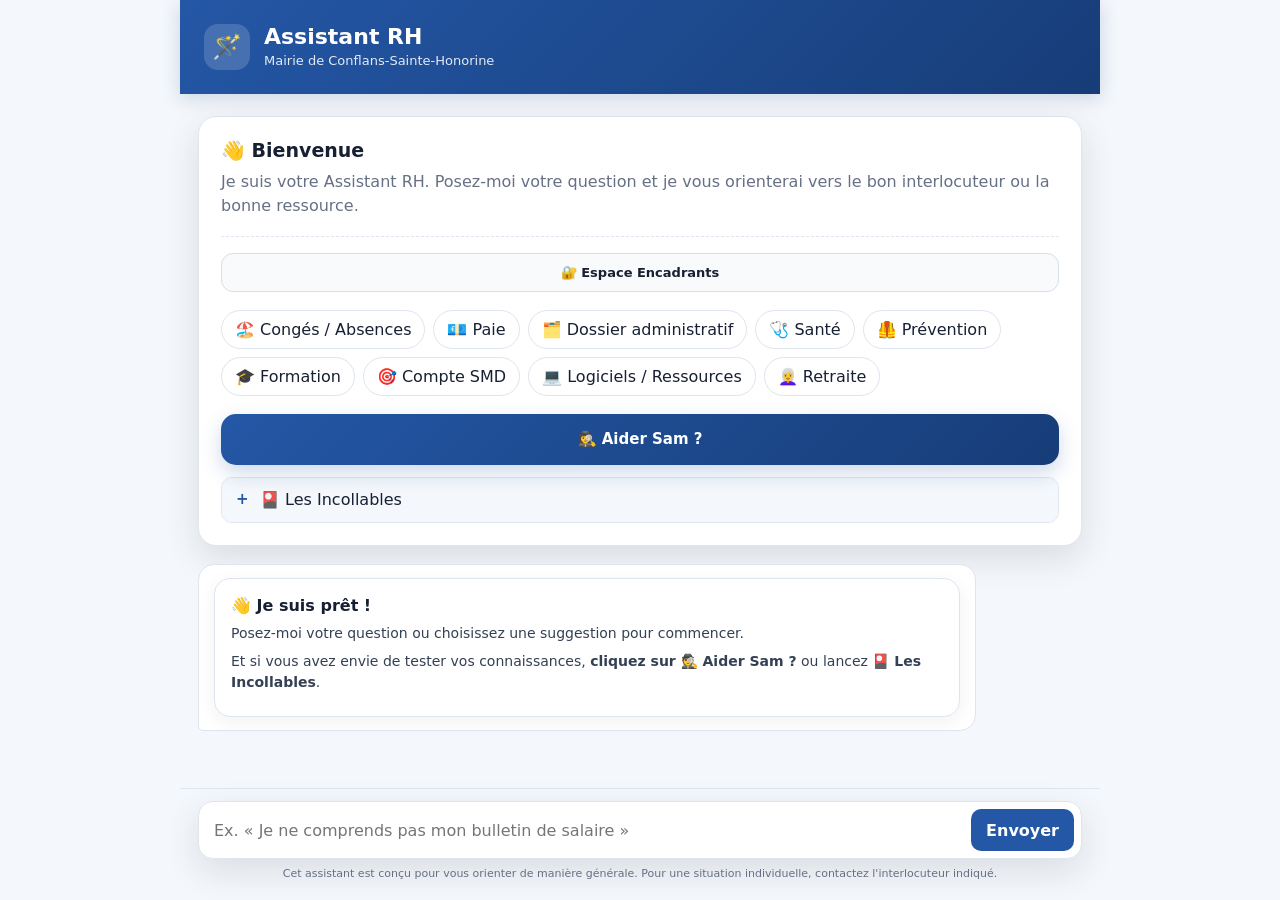
==== index.html @ 774d13c0 "Add files via upload" ====
<!DOCTYPE html>
<html lang="fr">
<head>
<meta charset="utf-8">
<meta name="viewport" content="width=device-width, initial-scale=1, viewport-fit=cover">
<title>Assistant RH — Mairie de Conflans-Sainte-Honorine</title>
<link rel="stylesheet" href="styles.css">
</head>
<body>
<div class="app">
  <!-- =====================================================
       HEADER
  ====================================================== -->
  <header class="header">
    <div class="brand">
      <div class="logo">
        🪄
      </div>
      <div>
        <h1>
          Assistant RH
        </h1>
        <div class="subtitle">
          Mairie de Conflans-Sainte-Honorine
        </div>
      </div>
    </div>
  </header>
  <!-- =====================================================
       CONTENU
  ====================================================== -->
  <main class="content">
    <section class="welcome">
      <h2>
        👋 Bienvenue
      </h2>
      <p>
        Je suis votre Assistant RH.
        Posez-moi votre question et je vous
        orienterai vers le bon interlocuteur
        ou la bonne ressource.
      </p>
      <!-- ACCÈS MANAGERS -->
      <div class="manager-access">
        <a class="manager-button" href="managers.html">
          🔐 Espace Encadrants
        </a>
      </div>
      <div
        class="suggestions"
        id="suggestions">
      </div>
      <button
        class="game-launch"
        type="button"
        onclick="startTreasureHunt()">
        🕵️‍♀️ Aider Sam ?
      </button>
      <details class="manager-faq" style="margin-top:12px;">
        <summary class="manager-faq-header">
          🎴 Les Incollables
        </summary>
        <div class="manager-faq-items">
          <div class="manager-faq-item">
            <div class="manager-faq-answer" style="padding-top:12px;">
              <p>
                Choisissez un thème pour lancer les fiches question/réponse.
              </p>
              <div class="actions">
                <button
                  class="action primary"
                  type="button"
                  onclick="startIncollablesRH('Rémunération')">
                  💶 Rémunération
                </button>
                <button
                  class="action primary"
                  type="button"
                  onclick="startIncollablesRH('Entretien professionnel')">
                  🗣️ Entretien professionnel
                </button>
                <button
                  class="action primary"
                  type="button"
                  onclick="startIncollablesRH('Formation')">
                  🎓 Formation
                </button>
                <button
                  class="action"
                  type="button"
                  onclick="startIncollablesRH()">
                  🎲 Tous les thèmes mélangés
                </button>
              </div>
            </div>
          </div>
        </div>
      </details>
    </section>
    <section
      id="gameContainer"
      class="hidden">
    </section>
    <section
      class="chat"
      id="chat"
      aria-live="polite">
    </section>
  </main>
  <!-- =====================================================
       BARRE DE RECHERCHE
  ====================================================== -->
  <div class="searchbar">
    <form
      class="form"
      id="questionForm">
      <input
        id="question"
        type="text"
        autocomplete="off"
        autocapitalize="sentences"
        enterkeyhint="send"
        placeholder="Ex. « Je ne comprends pas mon bulletin de salaire »"
        aria-label="Votre question">
      <button
        class="send"
        type="submit">
        Envoyer
      </button>
    </form>
    <div class="disclaimer">
      Cet assistant est conçu pour vous orienter de manière générale.
      Pour une situation individuelle, contactez l'interlocuteur indiqué.
    </div>
  </div>
</div>
<script src="app.js"></script>
<script src="incollables-rh.js"></script>
<script src="mission-integration.js"></script>
</body>
</html>
---- styles.css ----
/* =========================================================
   VARIABLES
========================================================= */
:root{ --primary:#2457a6; --primary-dark:#173d78; --bg:#f4f7fb; --card:#fff; --text:#172033; --muted:#667085; --border:#dfe5ee; --success:#16794c; --success-bg:#ecfdf3; --warning:#b54708; --warning-bg:#fffaeb; --danger:#b42318; --shadow:0 12px 35px rgba(23,32,51,.12); --radius:18px; }
/* =========================================================
   BASE
========================================================= */
*,
*::before,
*::after{ box-sizing:border-box; }
html{ scroll-behavior:smooth; scroll-padding-top:90px; }
body{ margin:0; background:var(--bg); font-family: Inter, ui-sans-serif, system-ui, -apple-system, "Segoe UI", Arial, sans-serif; color:var(--text); min-width:0; overflow-x:hidden; }
button,
input{ font:inherit; }
button{ -webkit-tap-highlight-color:transparent; }
button,
a{ -webkit-touch-callout:none; }
a{ overflow-wrap:anywhere; }
.app{ width:100%; max-width:920px; margin:auto; min-height:100vh; min-height:100dvh; display:flex; flex-direction:column; }
/* =========================================================
   HEADER
========================================================= */
.header{ background: linear-gradient( 135deg, var(--primary), var(--primary-dark) ); color:#fff; padding:24px; position:sticky; top:0; z-index:20; box-shadow: 0 4px 18px rgba(23,61,120,.18); }
.brand{ display:flex; gap:14px; align-items:center; min-width:0; }
.logo{ width:46px; height:46px; border-radius:14px; background:rgba(255,255,255,.16); display:grid; place-items:center; font-size:24px; flex-shrink:0; }
.brand > div:last-child{ min-width:0; }
h1{ font-size:22px; margin:0 0 3px; line-height:1.2; }
.subtitle{ font-size:13px; opacity:.88; line-height:1.3; }
/* =========================================================
   CONTENU
========================================================= */
.content{ width:100%; padding:22px 18px 30px; flex:1; min-width:0; }
/* =========================================================
   ACCUEIL
========================================================= */
.welcome{ background:var(--card); border:1px solid var(--border); border-radius:var(--radius); padding:22px; box-shadow:var(--shadow); margin-bottom:18px; }
.welcome h2{ font-size:19px; margin:0 0 8px; }
.welcome p{ margin:0; color:var(--muted); line-height:1.5; }
.manager-access{ margin-top:18px; padding-top:16px; border-top:1px dashed var(--border); }
.manager-button{ width:100%; display:block; box-sizing:border-box; text-align:center; text-decoration:none; border:1px solid #d7dee9; background:#f8fafc; color:var(--text); border-radius:12px; padding:11px 14px; cursor:pointer; font-weight:700; font-size:13px; transition:.18s ease; }
.manager-button:hover{ border-color:var(--primary); color:var(--primary-dark); transform:translateY(-1px); }
.manager-panel-title{ font-weight:900; margin-bottom:5px; }
.manager-panel-subtitle{ color:var(--muted); font-size:12px; line-height:1.45; margin-bottom:12px; }
.manager-resources{ display:grid; gap:9px; }
.manager-resource{ display:flex; align-items:center; justify-content:space-between; gap:10px; padding:11px 12px; background:#fff; border:1px solid var(--border); border-radius:11px; }
.manager-resource-info{ min-width:0; }
.manager-resource-title{ font-weight:800; font-size:13px; margin-bottom:2px; }
.manager-resource-description{ color:var(--muted); font-size:11px; line-height:1.4; }
.manager-resource-link{ flex-shrink:0; text-decoration:none; background:var(--primary); color:#fff; padding:8px 11px; border-radius:9px; font-size:12px; font-weight:700; }
.manager-faq{ background:#fff; border:1px solid var(--border); border-radius:11px; overflow:hidden; }
.manager-faq-header{ cursor:pointer; list-style:none; padding:12px 14px; border-bottom:1px solid transparent; background:var(--bg); display:flex; align-items:center; gap:10px; }
.manager-faq-header::-webkit-details-marker{ display:none; }
.manager-faq-header::before{ content:"+"; color:var(--primary); font-weight:900; font-size:15px; width:14px; flex-shrink:0; }
.manager-faq[open] .manager-faq-header::before{ content:"–"; }
.manager-faq[open] .manager-faq-header{ border-bottom-color:var(--border); }
.manager-faq-items{ display:grid; }
.manager-faq-item{ border-top:1px solid var(--border); }
.manager-faq-item:first-child{ border-top:0; }
.manager-faq-item summary{ cursor:pointer; list-style:none; padding:9px 14px; font-weight:700; font-size:12.5px; display:flex; align-items:center; gap:8px; }
.manager-faq-item summary::-webkit-details-marker{ display:none; }
.manager-faq-item summary::before{ content:"+"; color:var(--primary); font-weight:900; width:12px; flex-shrink:0; }
.manager-faq-item[open] summary::before{ content:"–"; }
.manager-faq-item[open] summary{ background:var(--bg); }
.manager-faq-answer{ padding:2px 14px 12px 34px; font-size:12.5px; line-height:1.55; color:var(--text); }
.manager-faq-answer p{ margin:0 0 8px; }
.manager-faq-answer p:last-child{ margin-bottom:0; }
.manager-faq-answer ul,.manager-faq-answer ol{ margin:0 0 8px; padding-left:18px; }
.manager-faq-answer li{ margin-bottom:3px; }
.manager-pin-row{ display:flex; gap:8px; }
.manager-pin-row-stacked{ flex-direction:column; }
.manager-pin-input{ flex:1; min-width:0; border:1px solid var(--border); border-radius:10px; padding:10px 12px; background:#fff; text-align:center; letter-spacing:.1em; font-weight:800; }
.manager-pin-submit{ border:0; border-radius:10px; padding:10px 14px; background:var(--primary); color:#fff; font-weight:800; cursor:pointer; }
.manager-pin-error{ display:none; margin-top:8px; color:var(--danger); font-size:12px; }
.manager-pin-error.active{ display:block; }
.manager-gate-step2{ margin-top:14px; }
.manager-gate-step2-hint{ color:var(--muted); font-size:13px; line-height:1.5; margin:0 0 10px; }
.manager-gate-back{ display:block; margin-top:10px; border:0; background:none; padding:0; color:var(--primary); font-size:12.5px; text-decoration:underline; cursor:pointer; }
.suggestions{ display:flex; flex-wrap:wrap; gap:8px; margin-top:18px; }
.chip{ border:1px solid var(--border); background:#fff; border-radius:999px; padding:9px 13px; cursor:pointer; color:var(--text); transition:.18s ease; }
.chip:hover{ border-color:var(--primary); color:var(--primary); transform:translateY(-1px); }
.treasure-wrap{ background:#fff; border:1px solid var(--border); border-radius:var(--radius); box-shadow:var(--shadow); padding:18px; margin-top:18px; }
.treasure-header{ display:flex; align-items:flex-start; justify-content:space-between; gap:12px; margin-bottom:14px; }
.treasure-header h3{ margin:0 0 4px; font-size:16px; }
.treasure-header p{ margin:0; color:var(--muted); font-size:12.5px; line-height:1.45; }
.treasure-close{ flex-shrink:0; width:34px; height:34px; border:0; border-radius:50%; background:var(--bg); cursor:pointer; font-size:15px; }
.treasure-keyring{ display:flex; flex-wrap:wrap; gap:8px; margin-bottom:14px; }
.treasure-key{ display:flex; align-items:center; gap:6px; padding:7px 11px; border-radius:999px; border:1px solid var(--border); background:var(--bg); font-size:12px; font-weight:700; color:var(--muted); transition:.2s ease; }
.treasure-key.found{ background:var(--success-bg); border-color:#b8e6cd; color:var(--success); }
.treasure-scenes{ display:grid; gap:22px; }
.treasure-scene-caption{ font-weight:800; font-size:13px; color:var(--primary-dark); margin-bottom:8px; }
.treasure-photo-wrap{ position:relative; width:100%; aspect-ratio:3/4; border-radius:14px; overflow:hidden; background:#eef2f8; box-shadow:var(--shadow); }
.treasure-photo{ display:block; width:100%; height:100%; object-fit:cover; }
.treasure-hotspot{ position:absolute; border:3px solid #f5b942; border-radius:10px; background:rgba(245,185,66,.18); cursor:pointer; padding:0; animation:treasurePulse 1.8s ease-in-out infinite; transition:.25s ease; }
.treasure-hotspot:hover{ background:rgba(245,185,66,.32); }
.treasure-hotspot.found{ border-color:var(--success); background:rgba(22,121,76,.15); animation:none; }
@keyframes treasurePulse{
  0%,100%{ box-shadow:0 0 0 0 rgba(245,185,66,.5); }
  50%{ box-shadow:0 0 0 8px rgba(245,185,66,0); }
}
.treasure-fallback-item{ border:1px solid var(--border); background:#fff; border-radius:11px; padding:12px 16px; cursor:pointer; font-weight:700; font-size:12.5px; text-align:center; transition:.18s ease; }
.treasure-fallback-item:hover{ border-color:var(--primary); color:var(--primary-dark); }
.treasure-victory{ padding:36px 20px; text-align:center; }
.treasure-victory-emoji{ font-size:44px; margin-bottom:10px; }
.treasure-victory h3{ margin:0 0 8px; font-size:17px; }
.treasure-victory p{ color:var(--muted); font-size:13px; max-width:420px; margin:0 auto 18px; line-height:1.5; }
@media (max-width:640px){
  .treasure-scenes{ gap:16px; }
}
.chip:focus-visible,
.action:focus-visible,
.game-button:focus-visible,
.game-option:focus-visible,
.send:focus-visible,
.game-launch:focus-visible,
.like-button:focus-visible,
.dislike-button:focus-visible{ outline:3px solid rgba(36,87,166,.25); outline-offset:2px; }
/* =========================================================
   BOUTON JEU
========================================================= */
.game-launch{ margin-top:18px; width:100%; border:0; border-radius:15px; padding:15px 18px; cursor:pointer; color:#fff; font-weight:800; font-size:15px; line-height:1.35; background: linear-gradient( 135deg, #2457a6, #173d78 ); box-shadow: 0 8px 20px rgba(36,87,166,.22); transition:.18s ease; }
.game-launch:hover{ transform:translateY(-2px); box-shadow: 0 12px 25px rgba(36,87,166,.28); }
/* =========================================================
   CHAT
========================================================= */
.chat{ width:100%; display:flex; flex-direction:column; gap:12px; min-width:0; }
.msg{ max-width:88%; padding:13px 15px; border-radius:16px; line-height:1.5; font-size:14px; overflow-wrap:anywhere; word-break:break-word; }
.bot{ align-self:flex-start; background:#fff; border:1px solid var(--border); border-bottom-left-radius:5px; }
.user{ align-self:flex-end; background:var(--primary); color:#fff; border-bottom-right-radius:5px; }
.answer{ background:#fff; border:1px solid var(--border); border-radius:16px; padding:16px; box-shadow: 0 5px 18px rgba(23,32,51,.06); overflow:hidden; }
.answer h3{ font-size:16px; margin:0 0 7px; line-height:1.35; }
.answer p{ margin:7px 0; color:#344054; line-height:1.5; overflow-wrap:anywhere; }
.badge{ display:inline-block; background:#eef4ff; color:var(--primary-dark); padding:5px 9px; border-radius:999px; font-size:12px; font-weight:700; margin-bottom:8px; }
/* =========================================================
   CONTACT
========================================================= */
.contact{ margin-top:12px; padding:12px; border-radius:12px; background:#f7f9fc; border:1px solid var(--border); overflow-wrap:anywhere; }
.contact strong{ display:block; margin-bottom:4px; }
.contact a{ color:var(--primary); font-weight:700; text-decoration:none; display:inline-block; padding:2px 0; }
/* =========================================================
   ACTIONS
========================================================= */
.actions{ display:flex; flex-wrap:wrap; gap:8px; margin-top:12px; }
.action{ border:1px solid var(--border); background:#fff; border-radius:10px; padding:8px 11px; cursor:pointer; color:var(--text); text-decoration:none; font-size:13px; line-height:1.3; transition:.18s ease; display:inline-flex; align-items:center; justify-content:center; }
.action:hover{ transform:translateY(-1px); border-color:var(--primary); }
.action.primary{ background:var(--primary); color:#fff; border-color:var(--primary); }
/* =========================================================
   DOCUMENTS
========================================================= */
.document-box{ margin-top:14px; padding:13px; border:1px solid var(--border); border-radius:13px; background:#f8fafc; overflow:hidden; }
.document-title{ font-weight:700; margin-bottom:4px; line-height:1.35; }
.document-description{ font-size:13px; color:var(--muted); margin-bottom:10px; line-height:1.45; }
.document-format{ display:inline-block; font-size:11px; font-weight:700; background:#eef4ff; color:var(--primary-dark); border-radius:999px; padding:4px 8px; }
/* =========================================================
   JEU
========================================================= */
.game-card{ background:#fff; border:1px solid var(--border); border-radius:20px; padding:20px; box-shadow:var(--shadow); margin-bottom:18px; overflow:hidden; }
.game-header{ display:flex; justify-content:space-between; align-items:flex-start; gap:15px; }
.game-header > div:first-child{ min-width:0; }
.game-title{ font-size:20px; font-weight:900; margin-bottom:5px; line-height:1.3; }
.game-subtitle{ color:var(--muted); font-size:13px; line-height:1.5; }
.game-score{ background:#eef4ff; color:var(--primary-dark); padding:8px 11px; border-radius:11px; font-weight:800; white-space:nowrap; flex-shrink:0; }
.progress{ margin:17px 0; height:9px; background:#edf1f6; border-radius:999px; overflow:hidden; }
.progress-bar{ height:100%; width:0%; background: linear-gradient( 90deg, var(--primary), #5c8dd8 ); transition:.3s ease; }
.case-file{ background:#f8fafc; border:1px solid var(--border); border-radius:15px; padding:15px; margin-bottom:16px; line-height:1.5; overflow-wrap:anywhere; }
.case-file strong{ display:block; margin-bottom:6px; }
.game-question{ font-size:16px; font-weight:800; line-height:1.5; margin-bottom:14px; overflow-wrap:anywhere; }
.game-options{ display:grid; gap:9px; }
.game-option{ width:100%; text-align:left; border:1px solid var(--border); background:#fff; border-radius:12px; padding:12px 13px; cursor:pointer; transition:.18s ease; line-height:1.4; overflow-wrap:anywhere; }
.game-option:hover{ border-color:var(--primary); background:#f8fbff; }
.game-option.selected{ border-color:var(--primary); background:#eef4ff; }
.game-option.correct{ border-color:#75d6a2; background:var(--success-bg); }
.game-option.wrong{ border-color:#f0a7a0; background:#fef3f2; }
.game-actions{ display:flex; gap:8px; flex-wrap:wrap; margin-top:14px; }
.game-button{ border:0; border-radius:11px; padding:10px 14px; background:var(--primary); color:#fff; font-weight:800; cursor:pointer; min-height:42px; }
.game-button.secondary{ background:#fff; color:var(--text); border:1px solid var(--border); }
.hint{ margin-top:13px; padding:12px; background:var(--warning-bg); border:1px solid #fedf89; color:#93370d; border-radius:12px; font-size:13px; line-height:1.5; }
.game-feedback{ margin-top:14px; padding:13px; border-radius:12px; font-size:13px; line-height:1.5; overflow-wrap:anywhere; }
.game-feedback.success{ background:var(--success-bg); color:#05603a; border:1px solid #abefc6; }
.game-feedback.error{ background:#fef3f2; color:#912018; border:1px solid #fecdca; }
.letters{ display:flex; gap:7px; flex-wrap:wrap; margin-top:15px; max-width:100%; }
.letter{ width:38px; height:38px; display:grid; place-items:center; border-radius:10px; background:#f2f4f7; border:1px solid var(--border); font-weight:900; color:#98a2b3; flex:0 0 38px; }
.letter.found{ background:#eef4ff; color:var(--primary-dark); border-color:#b9c9e5; }
.final-code{ margin-top:18px; padding:18px; border-radius:15px; background: linear-gradient( 135deg, #f8fbff, #eef5ff ); border:1px solid #c8d8f0; }
.final-code-title{ font-weight:900; margin-bottom:7px; }
.final-input{ width:100%; margin-top:12px; border:1px solid var(--border); border-radius:11px; padding:11px 12px; outline:none; min-width:0; }
.final-input:focus{ border-color:var(--primary); box-shadow: 0 0 0 3px rgba(36,87,166,.1); }
.victory{ text-align:center; padding:25px 15px; border-radius:17px; background:var(--success-bg); border:1px solid #abefc6; color:#05603a; }
.victory h2{ margin:0 0 8px; font-size:23px; }
.victory p{ line-height:1.6; }
.points{ font-size:18px; font-weight:900; margin:12px 0; }
/* =========================================================
   FEEDBACK
========================================================= */
.feedback{ margin-top:15px; padding:16px; background:#fff; border:1px solid var(--border); border-radius:15px; }
.feedback-title{ font-weight:800; margin-bottom:6px; }
.feedback-text{ color:var(--muted); font-size:13px; line-height:1.5; }
.like-area{ display:flex; align-items:center; gap:10px; margin-top:13px; flex-wrap:wrap; }
.like-button,
.dislike-button{ border:1px solid var(--border); background:#fff; border-radius:12px; padding:9px 14px; cursor:pointer; font-weight:700; min-height:42px; }
.like-button:hover,
.dislike-button:hover{ border-color:var(--primary); }
.like-button.liked{ background:#eef4ff; border-color:#9ab9ed; color:var(--primary-dark); }
.like-count{ font-size:13px; color:var(--muted); }
/* =========================================================
   RECHERCHE
========================================================= */
.searchbar{ position:sticky; bottom:0; background:rgba(244,247,251,.96); backdrop-filter:blur(10px); -webkit-backdrop-filter:blur(10px); padding:12px 18px calc(18px + env(safe-area-inset-bottom)); border-top:1px solid var(--border); z-index:10; }
.form{ display:flex; gap:8px; background:#fff; border:1px solid var(--border); border-radius:15px; padding:7px 7px 7px 13px; box-shadow:var(--shadow); min-width:0; }
.form input{ border:0; outline:0; flex:1; min-width:0; color:var(--text); background:transparent; font-size:16px; }
.send{ border:0; background:var(--primary); color:#fff; border-radius:10px; padding:10px 15px; cursor:pointer; font-weight:700; flex-shrink:0; min-height:42px; }
.disclaimer{ font-size:11px; color:var(--muted); margin:8px 3px 0; text-align:center; line-height:1.35; }
.hidden{ display:none!important; }
/* =========================================================
   MODALE DOCUMENT
========================================================= */
.document-overlay{ position:fixed; inset:0; z-index:1000; display:flex; align-items:center; justify-content:center; padding:20px; background:rgba(0,0,0,.45); }
.document-modal{ position:relative; width:min(520px,100%); max-height:90vh; max-height:90dvh; overflow:auto; padding:24px 20px 20px; background:#fff; border-radius:20px; box-shadow:0 20px 60px rgba(0,0,0,.25); }
.document-modal h3{ margin:8px 40px 10px 0; font-size:19px; line-height:1.35; }
.document-modal p{ color:#344054; font-size:14px; line-height:1.5; }
.document-info{ background:#f8fafc; border:1px solid var(--border); border-radius:12px; padding:11px; }
.document-icon{ font-size:36px; }
.document-close{ position:absolute; top:12px; right:12px; width:42px; height:42px; border:0; border-radius:50%; background:#f2f4f7; cursor:pointer; font-size:18px; }
.document-actions{ margin-top:16px; }
/* =========================================================
   MOBILE
========================================================= */

@media (max-width:600px){
html{ scroll-padding-top:78px; }
.header{ padding:14px; }
.brand{ gap:10px; }
.logo{ width:42px; height:42px; min-width:42px; border-radius:12px; font-size:21px; }
h1{ font-size:18px; }
.subtitle{ font-size:11px; }
.content{ padding:12px 10px 24px; }
.welcome{ padding:17px 15px; border-radius:15px; margin-bottom:14px; }
.welcome h2{ font-size:18px; }
.welcome p{ font-size:14px; }
.manager-pin-row{ flex-direction:column; }
.manager-pin-submit{ width:100%; min-height:44px; }
.manager-resource{ align-items:flex-start; flex-direction:column; }
.manager-resource-link{ width:100%; text-align:center; }
.suggestions{ gap:7px; margin-top:15px; }
.chip{ min-height:42px; padding:9px 12px; font-size:13px; line-height:1.25; display:flex; align-items:center; }
.game-launch{ min-height:48px; padding:13px 14px; font-size:14px; line-height:1.35; margin-top:15px; }
.msg{ max-width:94%; padding:12px 13px; }
.answer{ padding:14px; border-radius:14px; }
.answer h3{ font-size:15px; }
.contact{ overflow-wrap:anywhere; }
.actions{ width:100%; }
.action{ min-height:42px; padding:9px 12px; }
.document-box{ padding:12px; }
.document-box .actions{ flex-direction:column; }
.document-box .action{ width:100%; }
.game-card{ padding:14px; border-radius:16px; margin-bottom:14px; }
.game-header{ flex-direction:column; gap:10px; }
.game-title{ font-size:18px; }
.game-subtitle{ font-size:12px; }
.game-score{ align-self:flex-start; }
.case-file{ padding:13px; font-size:13px; }
.game-question{ font-size:15px; }
.game-option{ min-height:48px; padding:12px; font-size:14px; }
.game-actions{ flex-direction:column; }
.game-button{ width:100%; min-height:46px; }
.letters{ gap:5px; overflow-x:auto; flex-wrap:nowrap; padding-bottom:3px; }
.final-code{ padding:15px; }
.final-input{ min-height:46px; font-size:16px; }
.victory{ padding:20px 13px; }
.victory h2{ font-size:21px; }
.like-area{ flex-direction:column; align-items:stretch; }
.like-button,
.dislike-button{ width:100%; min-height:44px; }
.searchbar{ padding: 9px 10px calc(10px + env(safe-area-inset-bottom)); }
.form{ width:100%; min-height:52px; padding:5px 5px 5px 12px; border-radius:14px; }
.form input{ width:100%; min-width:0; font-size:16px; }
.send{ min-height:42px; padding:10px 13px; font-size:14px; }
.disclaimer{ font-size:10px; line-height:1.35; }
.document-overlay{ align-items:flex-end; padding: 12px 12px calc(12px + env(safe-area-inset-bottom)); }
.document-modal{ width:100%; max-height:90dvh; padding:22px 17px 17px; border-radius:20px 20px 16px 16px; }
.document-modal h3{ font-size:18px; }
.document-actions{ flex-direction:column; }
.document-actions .action{ width:100%; min-height:46px; }

}
/* =========================================================
   TRÈS PETITS ÉCRANS
========================================================= */

@media (max-width:380px){
.header{ padding:12px; }
.content{ padding-left:8px; padding-right:8px; }
.welcome{ padding:14px; }
.chip{ width:100%; justify-content:center; }
.game-card{ padding:12px; }
.send{ padding-left:10px; padding-right:10px; }

}
/* =========================================================
   ACCESSIBILITÉ / MOUVEMENT
========================================================= */

@media (prefers-reduced-motion:reduce){
html{ scroll-behavior:auto; }
*,
*::before,
*::after{ scroll-behavior:auto!important; transition:none!important; animation:none!important; }

}

/* =========================================================
   CHAT DE L'ESPACE ENCADRANTS
   Remplace ENTIÈREMENT tout bloc précédent "CHAT DE L'ESPACE
   ENCADRANTS" dans styles.css — ne pas coller les deux.
========================================================= */

.manager-chat-container{
  margin-top: 16px;
}

/* ---- Écran de choix du matricule ---- */
.manager-chat-identify{
  background:#fff;
  border:1px solid var(--border);
  border-radius:var(--radius);
  padding:18px;
  box-shadow:var(--shadow);
}

.manager-chat-title{
  margin:0 0 8px;
  font-size:16px;
  display:flex;
  align-items:center;
  gap:8px;
}

.manager-chat-badge{
  font-size:10.5px;
  font-weight:800;
  text-transform:uppercase;
  letter-spacing:.04em;
  padding:3px 8px;
  border-radius:999px;
  background:var(--warning-bg);
  color:var(--warning);
}

.manager-chat-hint{
  color:var(--muted);
  font-size:13px;
  line-height:1.5;
  margin:0 0 14px;
}

.manager-chat-chip-row{
  display:flex;
  flex-wrap:wrap;
  gap:8px;
}

.manager-chat-chip{
  border:1px solid var(--border);
  background:#fff;
  color:var(--text);
  border-radius:999px;
  padding:10px 16px;
  font-weight:700;
  font-size:13px;
  cursor:pointer;
  transition:.18s ease;
}

.manager-chat-chip:hover{
  border-color:var(--primary);
  color:var(--primary-dark);
  transform:translateY(-1px);
}

.manager-chat-chip-wrap{
  display:flex;
  flex-direction:column;
  align-items:center;
  gap:4px;
}

.manager-chat-chip-profile-link{
  border:0;
  background:none;
  padding:0;
  font-size:10.5px;
  color:var(--primary);
  text-decoration:underline;
  white-space:nowrap;
  cursor:pointer;
}

/* ---- Fenêtre de chat ---- */
.manager-chat{
  background:#fff;
  border:1px solid var(--border);
  border-radius:var(--radius);
  box-shadow:var(--shadow);
  overflow:hidden;
}

/* En-tête dégradé, comme le header principal du site */
.manager-chat-header{
  display:flex;
  align-items:center;
  justify-content:space-between;
  gap:10px;
  padding:14px 18px;
  background: linear-gradient(135deg, var(--primary), var(--primary-dark));
  color:#fff;
  flex-wrap:wrap;
}

.manager-chat-header-label{
  font-size:13px;
}

.manager-chat-header-label strong{
  font-weight:800;
}

/* ---- Onglets de filtrage par thème ---- */
.manager-chat-theme-tabs{
  display:flex;
  flex-wrap:wrap;
  gap:6px;
  padding:10px 14px;
  background:#fff;
  border-bottom:1px solid var(--border);
}

.manager-chat-theme-tab{
  border:1px solid var(--border);
  background:#fff;
  color:var(--muted);
  border-radius:999px;
  padding:6px 11px;
  font-size:12px;
  font-weight:700;
  cursor:pointer;
  transition:.18s ease;
  white-space:nowrap;
}

.manager-chat-theme-tab:hover{
  border-color:var(--primary);
  color:var(--primary-dark);
}

.manager-chat-theme-tab.active{
  background:var(--primary);
  border-color:var(--primary);
  color:#fff;
}

/* ---- Barre de recherche par mot-clé ---- */
.manager-chat-search-bar{
  display:flex;
  align-items:center;
  gap:8px;
  padding:8px 14px;
  background:#fff;
  border-bottom:1px solid var(--border);
}

.manager-chat-search-input{
  flex:1;
  min-width:0;
  border:1px solid var(--border);
  background:var(--bg);
  border-radius:999px;
  padding:8px 14px;
  font-size:13px;
  outline:none;
  color:var(--text);
}

.manager-chat-search-input:focus{
  border-color:var(--primary);
  background:#fff;
  box-shadow:0 0 0 3px rgba(36,87,166,.1);
}

.manager-chat-search-count{
  flex-shrink:0;
  font-size:11px;
  color:var(--muted);
  white-space:nowrap;
}

.manager-chat-search-notice{
  font-size:12px;
  color:var(--muted);
  text-align:center;
  padding:8px 10px;
  margin-bottom:6px;
}

/* Message correspondant à la recherche : mis en valeur */
.manager-chat-message.search-match .manager-chat-bubble{
  box-shadow:0 0 0 2px var(--warning);
}

.manager-chat-message.search-match .manager-chat-theme-badge{
  background:var(--warning-bg);
  color:var(--warning);
  border-color:#fedf89;
}

/* Messages hors recherche : estompés mais toujours lisibles (contexte conservé) */
.manager-chat-message.search-dim{
  opacity:.4;
  transition:opacity .2s ease;
}

.manager-chat-message.search-dim:hover{
  opacity:1;
}

/* ---- Badge de thème affiché sur chaque message ---- */
.manager-chat-message-meta-row{
  display:flex;
  align-items:center;
  gap:6px;
  margin:0 4px 4px;
}

.manager-chat-message-matricule{
  font-size:11px;
  font-weight:800;
  color:var(--primary-dark);
}

.manager-chat-message-matricule-link{
  border:0;
  background:none;
  padding:0;
  text-decoration:underline;
  cursor:pointer;
}

.manager-chat-message-matricule-link:hover{
  color:var(--primary);
}

.manager-chat-theme-badge{
  font-size:10px;
  font-weight:700;
  color:var(--muted);
  background:var(--bg);
  border:1px solid var(--border);
  border-radius:999px;
  padding:1px 8px;
}

/* ---- Messages ---- */
.manager-chat-messages{
  max-height:360px;
  overflow-y:auto;
  padding:18px 16px;
  display:flex;
  flex-direction:column;
  gap:14px;
  background:var(--bg);
}

.manager-chat-message{
  display:flex;
  flex-direction:column;
  max-width:80%;
}

.manager-chat-message.own{
  align-self:flex-end;
  align-items:flex-end;
}

.manager-chat-message.other{
  align-self:flex-start;
  align-items:flex-start;
}

/* Bulle avec petite pointe façon bande dessinée */
.manager-chat-bubble{
  position:relative;
  padding:11px 14px;
  border-radius:16px;
  line-height:1.45;
  font-size:13.5px;
  overflow-wrap:anywhere;
  word-break:break-word;
}

.manager-chat-message.other .manager-chat-bubble{
  background:#eaf1fb;
  color:var(--text);
  border-bottom-left-radius:4px;
}

.manager-chat-message.other .manager-chat-bubble::after{
  content:"";
  position:absolute;
  left:14px;
  bottom:-6px;
  border:7px solid transparent;
  border-top-color:#eaf1fb;
  border-bottom:0;
}

.manager-chat-message.own .manager-chat-bubble{
  background:var(--primary);
  color:#fff;
  border-bottom-right-radius:4px;
}

.manager-chat-message.own .manager-chat-bubble::after{
  content:"";
  position:absolute;
  right:14px;
  bottom:-6px;
  border:7px solid transparent;
  border-top-color:var(--primary);
  border-bottom:0;
}

.manager-chat-message-text{
  white-space:pre-wrap;
}

.manager-chat-message.other .manager-chat-bubble a{
  color:var(--primary-dark);
  font-weight:700;
  text-decoration:underline;
}

.manager-chat-message.own .manager-chat-bubble a{
  color:#fff;
  font-weight:700;
  text-decoration:underline;
}

.manager-chat-message-time{
  font-size:10.5px;
  opacity:.7;
  margin-top:4px;
  text-align:right;
  display:flex;
  align-items:center;
  justify-content:flex-end;
  gap:6px;
}

.manager-chat-delete-btn{
  border:0;
  background:none;
  padding:0;
  font-size:10.5px;
  font-weight:700;
  text-decoration:underline;
  cursor:pointer;
  opacity:.85;
}

.manager-chat-message.other .manager-chat-delete-btn{
  color:var(--danger);
}

.manager-chat-message.own .manager-chat-delete-btn{
  color:#fff;
}

.manager-chat-delete-btn:hover{
  opacity:1;
}

.manager-chat-delete-btn:disabled{
  opacity:.5;
  cursor:default;
}

.manager-chat-bubble-deleted{
  background:transparent !important;
  border:1px dashed var(--border) !important;
  color:var(--muted) !important;
  font-style:italic;
}

.manager-chat-bubble-deleted::after{
  display:none;
}

.manager-chat-loading,
.manager-chat-empty,
.manager-chat-error{
  font-size:13px;
  color:var(--muted);
  text-align:center;
  padding:14px 0;
}

.manager-chat-error{
  color:var(--danger);
}

/* ---- Lien image partagé : affichage dans une bulle ---- */
.manager-chat-file-image-link{
  display:block;
  margin-bottom:6px;
}

.manager-chat-file-image{
  display:block;
  max-width:100%;
  max-height:220px;
  border-radius:10px;
  object-fit:cover;
}

/* ---- Barre de saisie en pilule ---- */
.manager-chat-form{
  display:flex;
  align-items:center;
  gap:8px;
  padding:12px 14px;
  background:#fff;
  border-top:1px solid var(--border);
}

.manager-chat-theme-select{
  flex-shrink:0;
  max-width:118px;
  border:1px solid var(--border);
  background:var(--bg);
  color:var(--text);
  border-radius:999px;
  padding:9px 8px;
  font-size:12px;
  font-weight:700;
  cursor:pointer;
}

.manager-chat-input-wrap{
  flex:1;
  min-width:0;
  display:flex;
  align-items:center;
  gap:4px;
  background:var(--bg);
  border:1px solid var(--border);
  border-radius:999px;
  padding:4px 4px 4px 16px;
  transition:.18s ease;
}

.manager-chat-input-wrap:focus-within{
  border-color:var(--primary);
  background:#fff;
  box-shadow:0 0 0 3px rgba(36,87,166,.1);
}

.manager-chat-input-wrap input{
  flex:1;
  min-width:0;
  border:0;
  outline:0;
  background:transparent;
  padding:9px 4px;
  font-size:14px;
  color:var(--text);
}

.manager-chat-send{
  border:0;
  background:var(--primary);
  color:#fff;
  border-radius:50%;
  width:36px;
  height:36px;
  flex-shrink:0;
  cursor:pointer;
  font-size:15px;
  display:grid;
  place-items:center;
  transition:.18s ease;
}

.manager-chat-send:hover{
  background:var(--primary-dark);
}

.manager-chat-send:disabled{
  opacity:.6;
  cursor:default;
}

/* ---- Bulle de profil (info locale) ---- */
.manager-chat-profile-bubble{
  position:fixed;
  z-index:9999;
  display:none;
  max-width:260px;
  background:#fff;
  border:1px solid var(--border);
  border-radius:12px;
  box-shadow:var(--shadow);
  padding:12px 14px;
  font-size:12.5px;
  color:var(--text);
}

.manager-chat-profile-bubble.open{
  display:block;
}

.manager-chat-profile-bubble-line{
  line-height:1.5;
}

.manager-chat-profile-bubble-line + .manager-chat-profile-bubble-line{
  margin-top:2px;
}

.manager-chat-profile-bubble-empty{
  color:var(--muted);
  font-style:italic;
}

.manager-chat-profile-bubble-link{
  display:inline-block;
  margin-top:8px;
  border:0;
  background:none;
  padding:0;
  color:var(--primary);
  font-weight:700;
  font-size:12px;
  text-decoration:underline;
  cursor:pointer;
}

.manager-chat-profile-bubble-link:hover{
  color:var(--primary-dark);
}

/* ---- Mobile ---- */
@media (max-width:600px){
  .manager-chat-identify{ padding:15px; border-radius:15px; }
  .manager-chat-chip{ flex:1 1 calc(50% - 8px); text-align:center; min-height:44px; }
  .manager-chat-messages{ max-height:300px; padding:14px 12px; }
  .manager-chat-message{ max-width:90%; }
  .manager-chat-form{ padding:10px; }
  .manager-chat-input-wrap input{ font-size:16px; min-height:24px; }
  .manager-chat-send{ width:38px; height:38px; }
  .manager-chat-theme-tabs{ padding:8px 10px; gap:5px; }
  .manager-chat-theme-tab{ padding:6px 9px; font-size:11px; }
  .manager-chat-theme-select{ max-width:88px; font-size:11px; padding:9px 6px; }
  .manager-chat-search-bar{ padding:8px 10px; flex-wrap:wrap; }
  .manager-chat-search-input{ font-size:16px; min-height:38px; }
  .manager-chat-profile-bubble{ max-width:calc(100vw - 32px); }
}
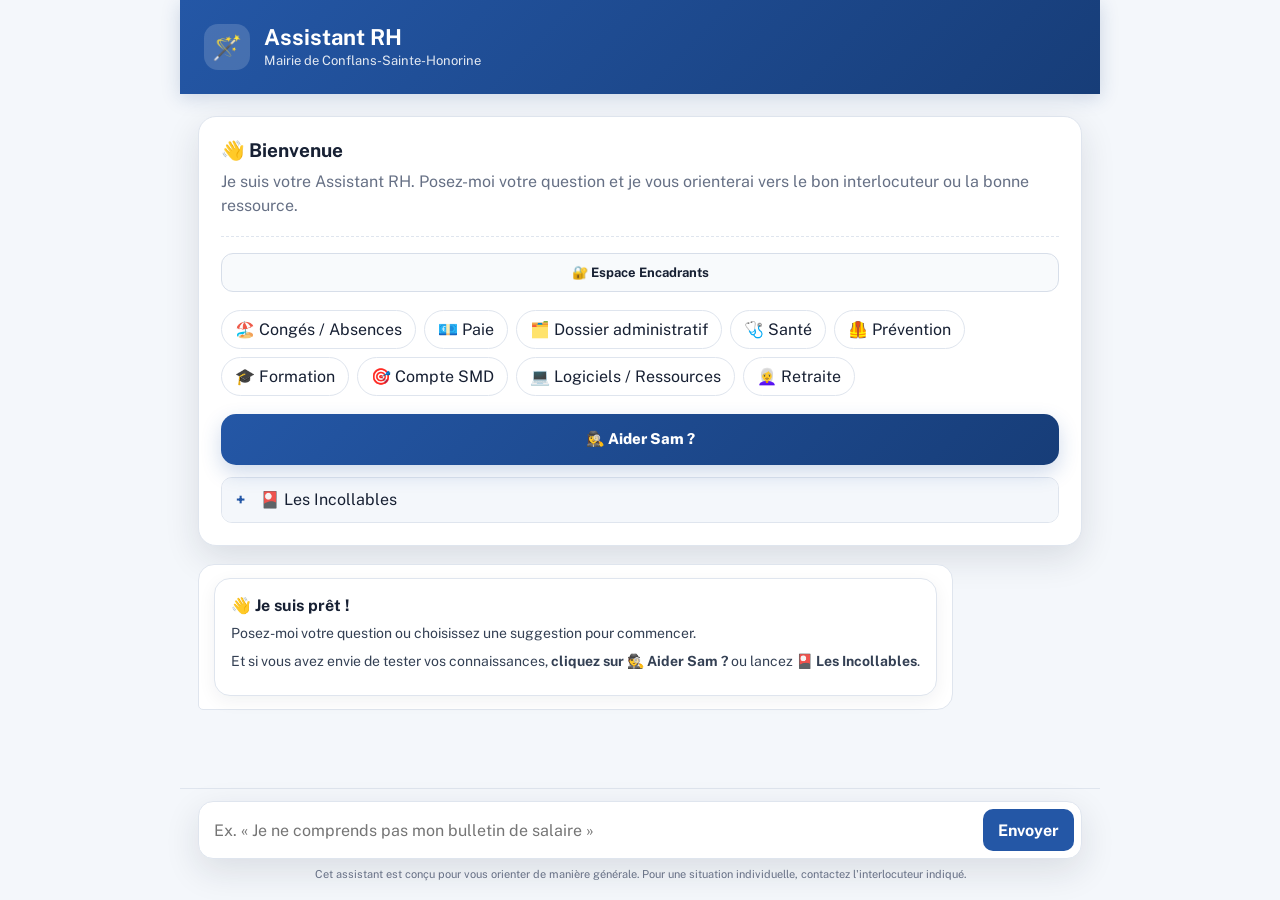
==== commit 43658444: "Enhance font loading with preconnect links Added preconnect links for Google Fonts and updated style" ====
--- a/index.html
+++ b/index.html
@@ -4,6 +4,9 @@
 <meta charset="utf-8">
 <meta name="viewport" content="width=device-width, initial-scale=1, viewport-fit=cover">
 <title>Assistant RH — Mairie de Conflans-Sainte-Honorine</title>
+<link rel="preconnect" href="https://fonts.googleapis.com">
+<link rel="preconnect" href="https://fonts.gstatic.com" crossorigin>
+<link href="https://fonts.googleapis.com/css2?family=Public+Sans:ital,wght@0,300..900;1,300..900&display=swap" rel="stylesheet">
 <link rel="stylesheet" href="styles.css">
 </head>
 <body>
--- a/styles.css
+++ b/styles.css
@@ -9,7 +9,7 @@
 *::before,
 *::after{ box-sizing:border-box; }
 html{ scroll-behavior:smooth; scroll-padding-top:90px; }
-body{ margin:0; background:var(--bg); font-family: Inter, ui-sans-serif, system-ui, -apple-system, "Segoe UI", Arial, sans-serif; color:var(--text); min-width:0; overflow-x:hidden; }
+body{ margin:0; background:var(--bg); font-family: "Public Sans", Inter, ui-sans-serif, system-ui, -apple-system, "Segoe UI", Arial, sans-serif; color:var(--text); min-width:0; overflow-x:hidden; }
 button,
 input{ font:inherit; }
 button{ -webkit-tap-highlight-color:transparent; }
@@ -862,3 +862,303 @@
   .manager-chat-search-input{ font-size:16px; min-height:38px; }
   .manager-chat-profile-bubble{ max-width:calc(100vw - 32px); }
 }
+
+/* =========================================================
+   TABLEAU DE BORD ENCADRANTS — LAYOUT 3 COLONNES
+   (inspiré d'IdealCo : sidebar / contenu / colonne infos)
+========================================================= */
+
+.dash{
+  width:100%;
+  max-width:1240px;
+  margin:0 auto;
+  min-height:100vh;
+  min-height:100dvh;
+  display:grid;
+  grid-template-columns:230px minmax(0,1fr) 260px;
+  gap:22px;
+  align-items:start;
+  padding:22px 20px 40px;
+}
+
+/* ---- Sidebar gauche ---- */
+.dash-sidebar{
+  position:sticky;
+  top:22px;
+  display:flex;
+  flex-direction:column;
+  gap:22px;
+  background:var(--card);
+  border:1px solid var(--border);
+  border-radius:var(--radius);
+  padding:18px 14px;
+  box-shadow:var(--shadow);
+}
+
+.dash-brand{
+  display:flex;
+  align-items:center;
+  gap:10px;
+  padding:0 6px;
+}
+
+.dash-brand-logo{
+  width:38px;
+  height:38px;
+  border-radius:11px;
+  background:linear-gradient(135deg, var(--primary), var(--primary-dark));
+  color:#fff;
+  display:grid;
+  place-items:center;
+  font-size:18px;
+  flex-shrink:0;
+}
+
+.dash-brand-text{
+  display:flex;
+  flex-direction:column;
+  line-height:1.25;
+  min-width:0;
+}
+
+.dash-brand-text strong{
+  font-size:13.5px;
+}
+
+.dash-brand-text span{
+  font-size:11px;
+  color:var(--muted);
+}
+
+.dash-nav{
+  display:flex;
+  flex-direction:column;
+  gap:3px;
+}
+
+.dash-nav-item{
+  display:flex;
+  align-items:center;
+  gap:11px;
+  padding:10px 12px;
+  border-radius:11px;
+  color:var(--text);
+  text-decoration:none;
+  font-size:13.5px;
+  font-weight:700;
+  transition:.16s ease;
+}
+
+.dash-nav-item:hover{
+  background:var(--bg);
+}
+
+.dash-nav-item.is-active{
+  background:#eef4ff;
+  color:var(--primary-dark);
+}
+
+.dash-nav-icon{
+  font-size:16px;
+  width:20px;
+  text-align:center;
+  flex-shrink:0;
+}
+
+.dash-back{
+  margin-top:auto;
+  padding-top:14px;
+  border-top:1px dashed var(--border);
+  font-size:12.5px;
+  color:var(--primary);
+  text-decoration:none;
+  font-weight:700;
+}
+
+.dash-back:hover{
+  color:var(--primary-dark);
+}
+
+/* ---- Colonne centrale ---- */
+.dash-main{
+  min-width:0;
+  display:flex;
+  flex-direction:column;
+  gap:22px;
+}
+
+.dash-topbar{
+  background:linear-gradient(135deg, var(--primary), var(--primary-dark));
+  color:#fff;
+  border-radius:var(--radius);
+  padding:22px 24px;
+  box-shadow:0 8px 24px rgba(36,87,166,.2);
+}
+
+.dash-topbar h1{
+  margin:0 0 4px;
+  font-size:21px;
+}
+
+.dash-topbar p{
+  margin:0;
+  font-size:13px;
+  opacity:.9;
+}
+
+.dash-card{
+  background:var(--card);
+  border:1px solid var(--border);
+  border-radius:var(--radius);
+  padding:22px;
+  box-shadow:var(--shadow);
+}
+
+.dash-card h2{
+  font-size:18px;
+  margin:0 0 8px;
+}
+
+.dash-muted{
+  color:var(--muted);
+  font-size:13px;
+  line-height:1.5;
+  margin:0;
+}
+
+.dash-block{
+  scroll-margin-top:20px;
+}
+
+.dash-block-title{
+  font-size:16px;
+  margin:0 0 12px;
+}
+
+/* ---- Colonne droite ---- */
+.dash-aside{
+  position:sticky;
+  top:22px;
+  display:flex;
+  flex-direction:column;
+  gap:16px;
+}
+
+.dash-widget{
+  background:var(--card);
+  border:1px solid var(--border);
+  border-radius:var(--radius);
+  padding:16px 18px;
+  box-shadow:var(--shadow);
+}
+
+.dash-widget-title{
+  margin:0 0 10px;
+  font-size:13.5px;
+  text-transform:none;
+  color:var(--text);
+}
+
+.dash-tips{
+  margin:0;
+  padding-left:18px;
+  display:flex;
+  flex-direction:column;
+  gap:8px;
+  font-size:12.5px;
+  color:var(--muted);
+  line-height:1.5;
+}
+
+.dash-shortcut-list{
+  display:flex;
+  flex-direction:column;
+  gap:7px;
+}
+
+.dash-shortcut{
+  display:block;
+  padding:9px 11px;
+  border-radius:10px;
+  background:var(--bg);
+  border:1px solid var(--border);
+  color:var(--text);
+  text-decoration:none;
+  font-size:12.5px;
+  font-weight:700;
+  transition:.16s ease;
+}
+
+.dash-shortcut:hover{
+  border-color:var(--primary);
+  color:var(--primary-dark);
+}
+
+/* ---- Responsive : tablette ---- */
+@media (max-width:1024px){
+  .dash{
+    grid-template-columns:210px minmax(0,1fr);
+  }
+  .dash-aside{
+    grid-column:1 / -1;
+    position:static;
+    flex-direction:row;
+    flex-wrap:wrap;
+  }
+  .dash-aside .dash-widget{
+    flex:1 1 260px;
+  }
+}
+
+/* ---- Responsive : mobile ---- */
+@media (max-width:720px){
+  .dash{
+    grid-template-columns:1fr;
+    padding:14px 12px 28px;
+    gap:14px;
+  }
+  .dash-sidebar{
+    position:sticky;
+    top:0;
+    z-index:30;
+    flex-direction:row;
+    align-items:center;
+    gap:12px;
+    padding:10px 12px;
+    overflow-x:auto;
+  }
+  .dash-brand{
+    flex-shrink:0;
+  }
+  .dash-brand-text span{
+    display:none;
+  }
+  .dash-nav{
+    flex-direction:row;
+    gap:6px;
+  }
+  .dash-nav-item{
+    flex-shrink:0;
+    padding:8px 10px;
+    font-size:12.5px;
+  }
+  .dash-nav-item span.dash-nav-icon{
+    width:auto;
+  }
+  .dash-back{
+    margin-top:0;
+    padding-top:0;
+    border-top:0;
+    flex-shrink:0;
+    white-space:nowrap;
+  }
+  .dash-topbar{
+    padding:18px 16px;
+  }
+  .dash-topbar h1{
+    font-size:19px;
+  }
+  .dash-aside{
+    flex-direction:column;
+  }
+}
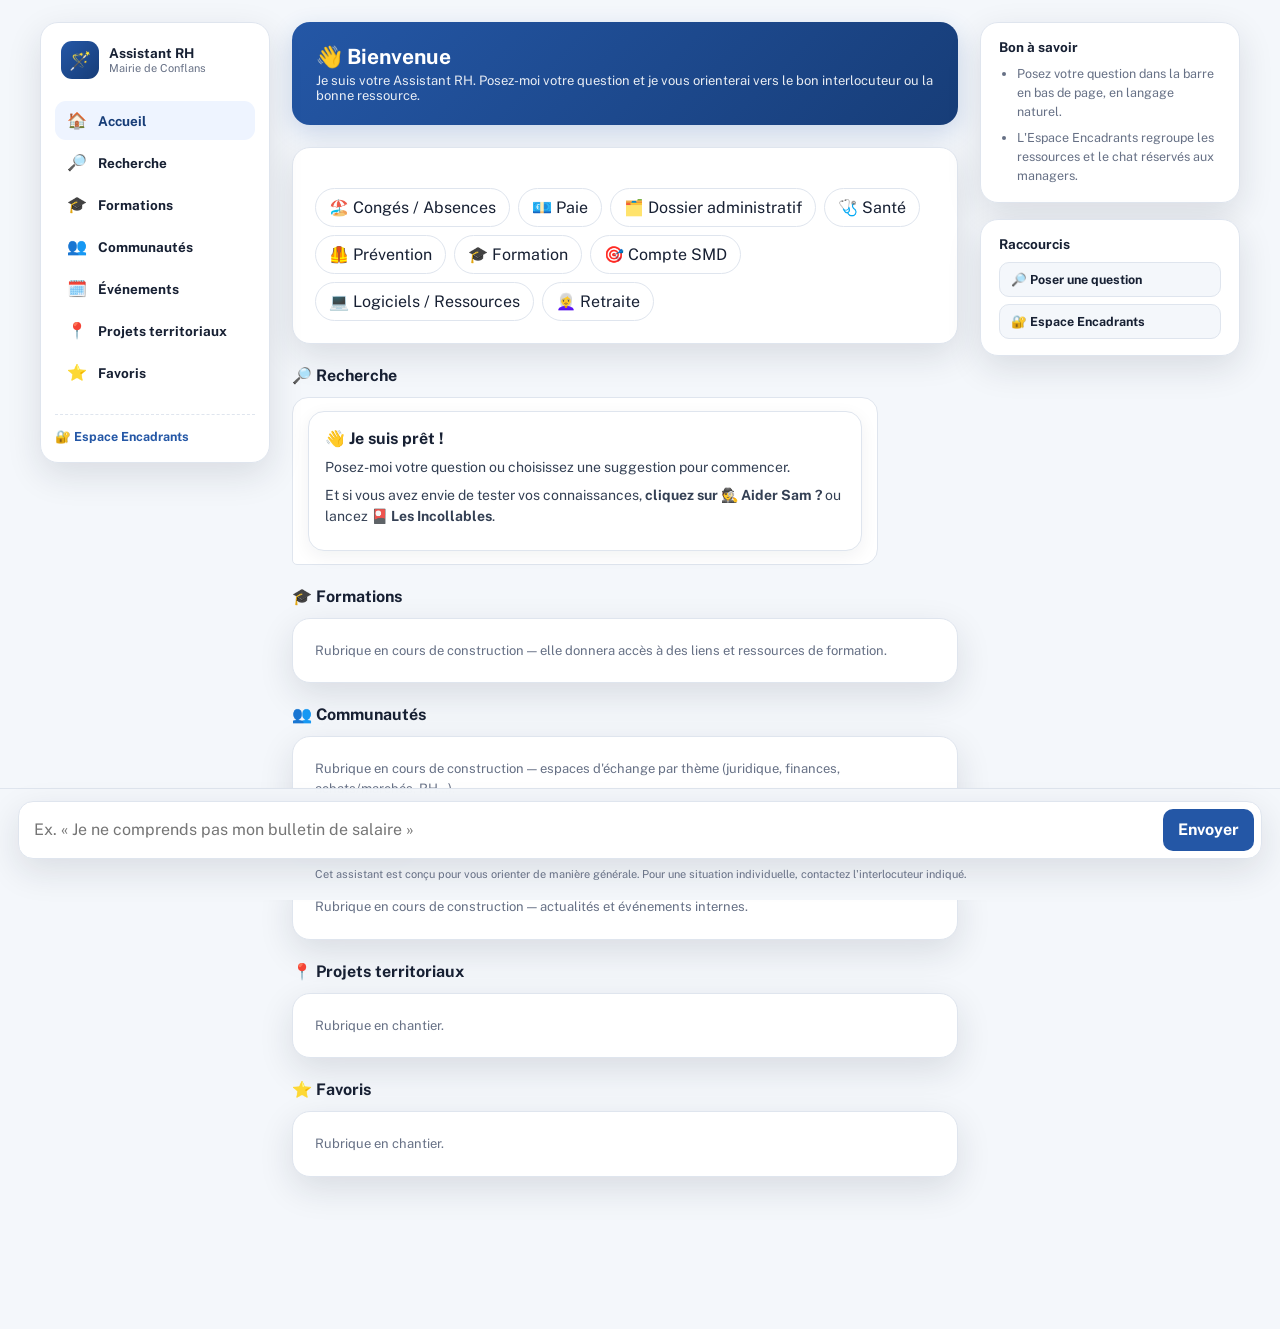
==== commit bcdab1a1: "Refactor HTML structure for dashboard layout" ====
--- a/index.html
+++ b/index.html
@@ -10,133 +10,146 @@
 <link rel="stylesheet" href="styles.css">
 </head>
 <body>
-<div class="app">
-  <!-- =====================================================
-       HEADER
-  ====================================================== -->
-  <header class="header">
-    <div class="brand">
-      <div class="logo">
-        🪄
-      </div>
-      <div>
-        <h1>
-          Assistant RH
-        </h1>
-        <div class="subtitle">
-          Mairie de Conflans-Sainte-Honorine
+  <div class="dash">
+
+    <!-- ============ SIDEBAR ============ -->
+    <aside class="dash-sidebar">
+      <div class="dash-brand">
+        <div class="dash-brand-logo">🪄</div>
+        <div class="dash-brand-text">
+          <strong>Assistant RH</strong>
+          <span>Mairie de Conflans</span>
         </div>
       </div>
-    </div>
-  </header>
-  <!-- =====================================================
-       CONTENU
-  ====================================================== -->
-  <main class="content">
-    <section class="welcome">
-      <h2>
-        👋 Bienvenue
-      </h2>
-      <p>
-        Je suis votre Assistant RH.
-        Posez-moi votre question et je vous
-        orienterai vers le bon interlocuteur
-        ou la bonne ressource.
-      </p>
-      <!-- ACCÈS MANAGERS -->
-      <div class="manager-access">
-        <a class="manager-button" href="managers.html">
-          🔐 Espace Encadrants
+
+      <nav class="dash-nav" aria-label="Navigation de l'assistant RH">
+        <a class="dash-nav-item is-active" href="#dashHome">
+          <span class="dash-nav-icon">🏠</span> Accueil
         </a>
+        <a class="dash-nav-item" href="#dashChat">
+          <span class="dash-nav-icon">🔎</span> Recherche
+        </a>
+        <a class="dash-nav-item" href="#dashFormations">
+          <span class="dash-nav-icon">🎓</span> Formations
+        </a>
+        <a class="dash-nav-item" href="#dashCommunautes">
+          <span class="dash-nav-icon">👥</span> Communautés
+        </a>
+        <a class="dash-nav-item" href="#dashEvenements">
+          <span class="dash-nav-icon">🗓️</span> Événements
+        </a>
+        <a class="dash-nav-item" href="#dashProjets">
+          <span class="dash-nav-icon">📍</span> Projets territoriaux
+        </a>
+        <a class="dash-nav-item" href="#dashFavoris">
+          <span class="dash-nav-icon">⭐</span> Favoris
+        </a>
+      </nav>
+
+      <a class="dash-back" href="managers.html">🔐 Espace Encadrants</a>
+    </aside>
+
+    <!-- ============ CONTENU PRINCIPAL ============ -->
+    <main class="dash-main" id="dashHome">
+
+      <header class="dash-topbar">
+        <div>
+          <h1>👋 Bienvenue</h1>
+          <p>Je suis votre Assistant RH. Posez-moi votre question et je vous orienterai vers le bon interlocuteur ou la bonne ressource.</p>
+        </div>
+      </header>
+
+      <section class="dash-card">
+        <div id="suggestions" class="suggestions"></div>
+      </section>
+
+      <!-- Bloc Recherche / Chat -->
+      <section class="dash-block" id="dashChat">
+        <h2 class="dash-block-title">🔎 Recherche</h2>
+        <section id="gameContainer" class="hidden"></section>
+        <section class="chat" id="chat" aria-live="polite"></section>
+      </section>
+
+      <!-- Rubriques à construire -->
+      <section class="dash-block" id="dashFormations">
+        <h2 class="dash-block-title">🎓 Formations</h2>
+        <div class="dash-card dash-placeholder">
+          <p class="dash-muted">Rubrique en cours de construction — elle donnera accès à des liens et ressources de formation.</p>
+        </div>
+      </section>
+
+      <section class="dash-block" id="dashCommunautes">
+        <h2 class="dash-block-title">👥 Communautés</h2>
+        <div class="dash-card dash-placeholder">
+          <p class="dash-muted">Rubrique en cours de construction — espaces d'échange par thème (juridique, finances, achats/marchés, RH…).</p>
+        </div>
+      </section>
+
+      <section class="dash-block" id="dashEvenements">
+        <h2 class="dash-block-title">🗓️ Événements</h2>
+        <div class="dash-card dash-placeholder">
+          <p class="dash-muted">Rubrique en cours de construction — actualités et événements internes.</p>
+        </div>
+      </section>
+
+      <section class="dash-block" id="dashProjets">
+        <h2 class="dash-block-title">📍 Projets territoriaux</h2>
+        <div class="dash-card dash-placeholder">
+          <p class="dash-muted">Rubrique en chantier.</p>
+        </div>
+      </section>
+
+      <section class="dash-block" id="dashFavoris">
+        <h2 class="dash-block-title">⭐ Favoris</h2>
+        <div class="dash-card dash-placeholder">
+          <p class="dash-muted">Rubrique en chantier.</p>
+        </div>
+      </section>
+
+    </main>
+
+    <!-- ============ COLONNE INFOS ============ -->
+    <aside class="dash-aside">
+      <div class="dash-widget">
+        <h3 class="dash-widget-title">Bon à savoir</h3>
+        <ul class="dash-tips">
+          <li>Posez votre question dans la barre en bas de page, en langage naturel.</li>
+          <li>L'Espace Encadrants regroupe les ressources et le chat réservés aux managers.</li>
+        </ul>
       </div>
-      <div
-        class="suggestions"
-        id="suggestions">
+
+      <div class="dash-widget">
+        <h3 class="dash-widget-title">Raccourcis</h3>
+        <div class="dash-shortcut-list">
+          <a class="dash-shortcut" href="#dashChat">🔎 Poser une question</a>
+          <a class="dash-shortcut" href="managers.html">🔐 Espace Encadrants</a>
+        </div>
       </div>
-      <button
-        class="game-launch"
-        type="button"
-        onclick="startTreasureHunt()">
-        🕵️‍♀️ Aider Sam ?
-      </button>
-      <details class="manager-faq" style="margin-top:12px;">
-        <summary class="manager-faq-header">
-          🎴 Les Incollables
-        </summary>
-        <div class="manager-faq-items">
-          <div class="manager-faq-item">
-            <div class="manager-faq-answer" style="padding-top:12px;">
-              <p>
-                Choisissez un thème pour lancer les fiches question/réponse.
-              </p>
-              <div class="actions">
-                <button
-                  class="action primary"
-                  type="button"
-                  onclick="startIncollablesRH('Rémunération')">
-                  💶 Rémunération
-                </button>
-                <button
-                  class="action primary"
-                  type="button"
-                  onclick="startIncollablesRH('Entretien professionnel')">
-                  🗣️ Entretien professionnel
-                </button>
-                <button
-                  class="action primary"
-                  type="button"
-                  onclick="startIncollablesRH('Formation')">
-                  🎓 Formation
-                </button>
-                <button
-                  class="action"
-                  type="button"
-                  onclick="startIncollablesRH()">
-                  🎲 Tous les thèmes mélangés
-                </button>
-              </div>
-            </div>
-          </div>
-        </div>
-      </details>
-    </section>
-    <section
-      id="gameContainer"
-      class="hidden">
-    </section>
-    <section
-      class="chat"
-      id="chat"
-      aria-live="polite">
-    </section>
-  </main>
-  <!-- =====================================================
-       BARRE DE RECHERCHE
-  ====================================================== -->
+    </aside>
+
+  </div>
+
+  <!-- ============ BARRE DE RECHERCHE ============ -->
   <div class="searchbar">
-    <form
-      class="form"
-      id="questionForm">
-      <input
-        id="question"
-        type="text"
-        autocomplete="off"
-        autocapitalize="sentences"
-        enterkeyhint="send"
-        placeholder="Ex. « Je ne comprends pas mon bulletin de salaire »"
-        aria-label="Votre question">
-      <button
-        class="send"
-        type="submit">
-        Envoyer
-      </button>
-    </form>
-    <div class="disclaimer">
-      Cet assistant est conçu pour vous orienter de manière générale.
-      Pour une situation individuelle, contactez l'interlocuteur indiqué.
+    <div class="searchbar-inner">
+      <form class="form" id="questionForm">
+        <input
+          id="question"
+          type="text"
+          autocomplete="off"
+          autocapitalize="sentences"
+          enterkeyhint="send"
+          placeholder="Ex. « Je ne comprends pas mon bulletin de salaire »"
+          aria-label="Votre question">
+        <button class="send" type="submit">Envoyer</button>
+      </form>
+      <div class="disclaimer">
+        Cet assistant est conçu pour vous orienter de manière générale.
+        Pour une situation individuelle, contactez l'interlocuteur indiqué.
+      </div>
     </div>
   </div>
-</div>
+
 <script src="app.js"></script>
 <script src="incollables-rh.js"></script>
 <script src="mission-integration.js"></script>
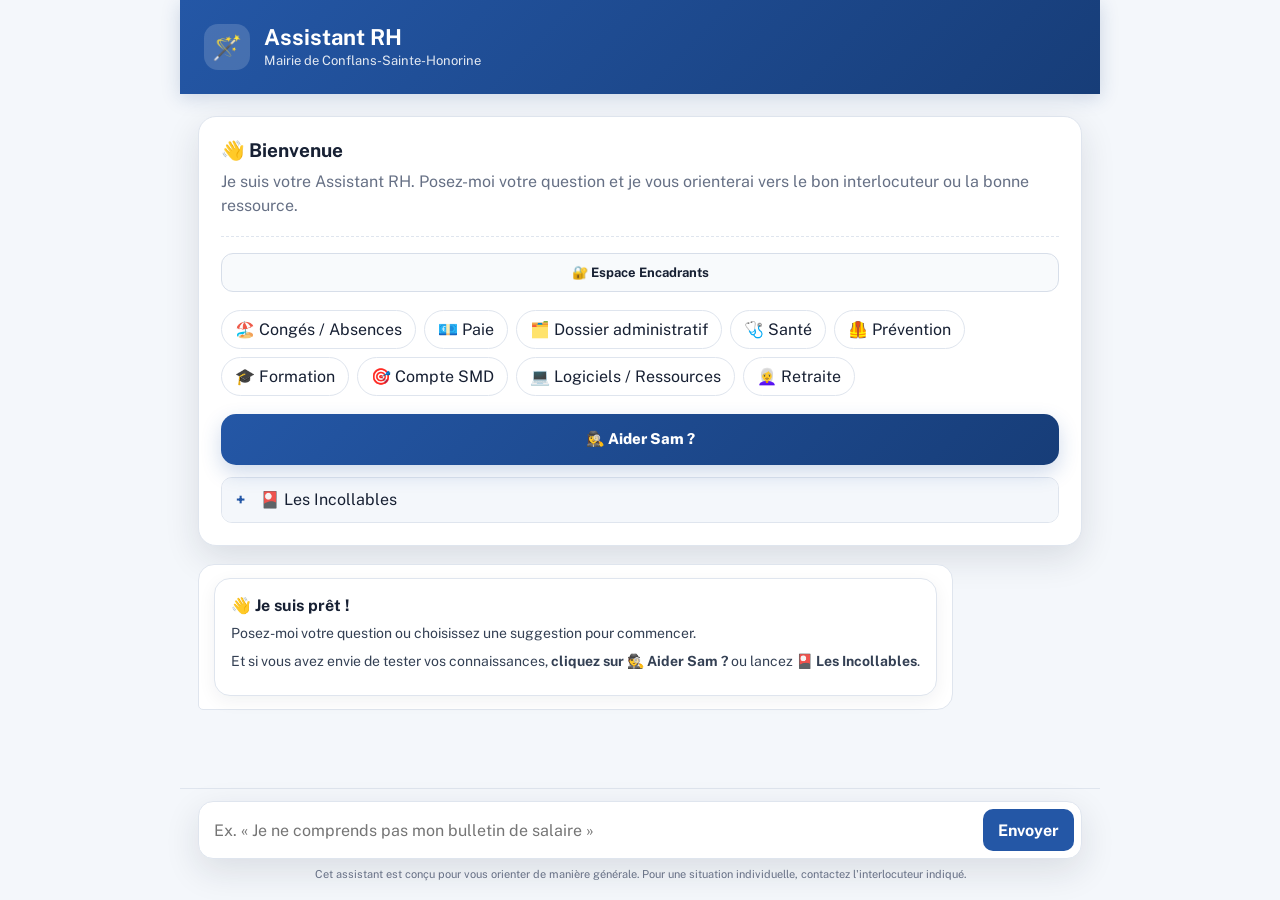
==== commit c6f4abe4: "Update index.html" ====
--- a/index.html
+++ b/index.html
@@ -10,146 +10,133 @@
 <link rel="stylesheet" href="styles.css">
 </head>
 <body>
-  <div class="dash">
-
-    <!-- ============ SIDEBAR ============ -->
-    <aside class="dash-sidebar">
-      <div class="dash-brand">
-        <div class="dash-brand-logo">🪄</div>
-        <div class="dash-brand-text">
-          <strong>Assistant RH</strong>
-          <span>Mairie de Conflans</span>
+<div class="app">
+  <!-- =====================================================
+       HEADER
+  ====================================================== -->
+  <header class="header">
+    <div class="brand">
+      <div class="logo">
+        🪄
+      </div>
+      <div>
+        <h1>
+          Assistant RH
+        </h1>
+        <div class="subtitle">
+          Mairie de Conflans-Sainte-Honorine
         </div>
       </div>
-
-      <nav class="dash-nav" aria-label="Navigation de l'assistant RH">
-        <a class="dash-nav-item is-active" href="#dashHome">
-          <span class="dash-nav-icon">🏠</span> Accueil
+    </div>
+  </header>
+  <!-- =====================================================
+       CONTENU
+  ====================================================== -->
+  <main class="content">
+    <section class="welcome">
+      <h2>
+        👋 Bienvenue
+      </h2>
+      <p>
+        Je suis votre Assistant RH.
+        Posez-moi votre question et je vous
+        orienterai vers le bon interlocuteur
+        ou la bonne ressource.
+      </p>
+      <!-- ACCÈS MANAGERS -->
+      <div class="manager-access">
+        <a class="manager-button" href="managers.html">
+          🔐 Espace Encadrants
         </a>
-        <a class="dash-nav-item" href="#dashChat">
-          <span class="dash-nav-icon">🔎</span> Recherche
-        </a>
-        <a class="dash-nav-item" href="#dashFormations">
-          <span class="dash-nav-icon">🎓</span> Formations
-        </a>
-        <a class="dash-nav-item" href="#dashCommunautes">
-          <span class="dash-nav-icon">👥</span> Communautés
-        </a>
-        <a class="dash-nav-item" href="#dashEvenements">
-          <span class="dash-nav-icon">🗓️</span> Événements
-        </a>
-        <a class="dash-nav-item" href="#dashProjets">
-          <span class="dash-nav-icon">📍</span> Projets territoriaux
-        </a>
-        <a class="dash-nav-item" href="#dashFavoris">
-          <span class="dash-nav-icon">⭐</span> Favoris
-        </a>
-      </nav>
-
-      <a class="dash-back" href="managers.html">🔐 Espace Encadrants</a>
-    </aside>
-
-    <!-- ============ CONTENU PRINCIPAL ============ -->
-    <main class="dash-main" id="dashHome">
-
-      <header class="dash-topbar">
-        <div>
-          <h1>👋 Bienvenue</h1>
-          <p>Je suis votre Assistant RH. Posez-moi votre question et je vous orienterai vers le bon interlocuteur ou la bonne ressource.</p>
+      </div>
+      <div
+        class="suggestions"
+        id="suggestions">
+      </div>
+      <button
+        class="game-launch"
+        type="button"
+        onclick="startTreasureHunt()">
+        🕵️‍♀️ Aider Sam ?
+      </button>
+      <details class="manager-faq" style="margin-top:12px;">
+        <summary class="manager-faq-header">
+          🎴 Les Incollables
+        </summary>
+        <div class="manager-faq-items">
+          <div class="manager-faq-item">
+            <div class="manager-faq-answer" style="padding-top:12px;">
+              <p>
+                Choisissez un thème pour lancer les fiches question/réponse.
+              </p>
+              <div class="actions">
+                <button
+                  class="action primary"
+                  type="button"
+                  onclick="startIncollablesRH('Rémunération')">
+                  💶 Rémunération
+                </button>
+                <button
+                  class="action primary"
+                  type="button"
+                  onclick="startIncollablesRH('Entretien professionnel')">
+                  🗣️ Entretien professionnel
+                </button>
+                <button
+                  class="action primary"
+                  type="button"
+                  onclick="startIncollablesRH('Formation')">
+                  🎓 Formation
+                </button>
+                <button
+                  class="action"
+                  type="button"
+                  onclick="startIncollablesRH()">
+                  🎲 Tous les thèmes mélangés
+                </button>
+              </div>
+            </div>
+          </div>
         </div>
-      </header>
-
-      <section class="dash-card">
-        <div id="suggestions" class="suggestions"></div>
-      </section>
-
-      <!-- Bloc Recherche / Chat -->
-      <section class="dash-block" id="dashChat">
-        <h2 class="dash-block-title">🔎 Recherche</h2>
-        <section id="gameContainer" class="hidden"></section>
-        <section class="chat" id="chat" aria-live="polite"></section>
-      </section>
-
-      <!-- Rubriques à construire -->
-      <section class="dash-block" id="dashFormations">
-        <h2 class="dash-block-title">🎓 Formations</h2>
-        <div class="dash-card dash-placeholder">
-          <p class="dash-muted">Rubrique en cours de construction — elle donnera accès à des liens et ressources de formation.</p>
-        </div>
-      </section>
-
-      <section class="dash-block" id="dashCommunautes">
-        <h2 class="dash-block-title">👥 Communautés</h2>
-        <div class="dash-card dash-placeholder">
-          <p class="dash-muted">Rubrique en cours de construction — espaces d'échange par thème (juridique, finances, achats/marchés, RH…).</p>
-        </div>
-      </section>
-
-      <section class="dash-block" id="dashEvenements">
-        <h2 class="dash-block-title">🗓️ Événements</h2>
-        <div class="dash-card dash-placeholder">
-          <p class="dash-muted">Rubrique en cours de construction — actualités et événements internes.</p>
-        </div>
-      </section>
-
-      <section class="dash-block" id="dashProjets">
-        <h2 class="dash-block-title">📍 Projets territoriaux</h2>
-        <div class="dash-card dash-placeholder">
-          <p class="dash-muted">Rubrique en chantier.</p>
-        </div>
-      </section>
-
-      <section class="dash-block" id="dashFavoris">
-        <h2 class="dash-block-title">⭐ Favoris</h2>
-        <div class="dash-card dash-placeholder">
-          <p class="dash-muted">Rubrique en chantier.</p>
-        </div>
-      </section>
-
-    </main>
-
-    <!-- ============ COLONNE INFOS ============ -->
-    <aside class="dash-aside">
-      <div class="dash-widget">
-        <h3 class="dash-widget-title">Bon à savoir</h3>
-        <ul class="dash-tips">
-          <li>Posez votre question dans la barre en bas de page, en langage naturel.</li>
-          <li>L'Espace Encadrants regroupe les ressources et le chat réservés aux managers.</li>
-        </ul>
-      </div>
-
-      <div class="dash-widget">
-        <h3 class="dash-widget-title">Raccourcis</h3>
-        <div class="dash-shortcut-list">
-          <a class="dash-shortcut" href="#dashChat">🔎 Poser une question</a>
-          <a class="dash-shortcut" href="managers.html">🔐 Espace Encadrants</a>
-        </div>
-      </div>
-    </aside>
-
-  </div>
-
-  <!-- ============ BARRE DE RECHERCHE ============ -->
+      </details>
+    </section>
+    <section
+      id="gameContainer"
+      class="hidden">
+    </section>
+    <section
+      class="chat"
+      id="chat"
+      aria-live="polite">
+    </section>
+  </main>
+  <!-- =====================================================
+       BARRE DE RECHERCHE
+  ====================================================== -->
   <div class="searchbar">
-    <div class="searchbar-inner">
-      <form class="form" id="questionForm">
-        <input
-          id="question"
-          type="text"
-          autocomplete="off"
-          autocapitalize="sentences"
-          enterkeyhint="send"
-          placeholder="Ex. « Je ne comprends pas mon bulletin de salaire »"
-          aria-label="Votre question">
-        <button class="send" type="submit">Envoyer</button>
-      </form>
-      <div class="disclaimer">
-        Cet assistant est conçu pour vous orienter de manière générale.
-        Pour une situation individuelle, contactez l'interlocuteur indiqué.
-      </div>
+    <form
+      class="form"
+      id="questionForm">
+      <input
+        id="question"
+        type="text"
+        autocomplete="off"
+        autocapitalize="sentences"
+        enterkeyhint="send"
+        placeholder="Ex. « Je ne comprends pas mon bulletin de salaire »"
+        aria-label="Votre question">
+      <button
+        class="send"
+        type="submit">
+        Envoyer
+      </button>
+    </form>
+    <div class="disclaimer">
+      Cet assistant est conçu pour vous orienter de manière générale.
+      Pour une situation individuelle, contactez l'interlocuteur indiqué.
     </div>
   </div>
-
+</div>
 <script src="app.js"></script>
 <script src="incollables-rh.js"></script>
 <script src="mission-integration.js"></script>
--- a/styles.css
+++ b/styles.css
@@ -1162,3 +1162,25 @@
     flex-direction:column;
   }
 }
+
+/* =========================================================
+   RUBRIQUES EN CHANTIER (dashboard)
+========================================================= */
+
+.dash-placeholder{
+  display:flex;
+  align-items:center;
+  justify-content:center;
+  text-align:center;
+  min-height:110px;
+  border-style:dashed;
+}
+
+.dash-placeholder .dash-muted{
+  max-width:420px;
+}
+
+.searchbar-inner{
+  max-width:1240px;
+  margin:0 auto;
+}
